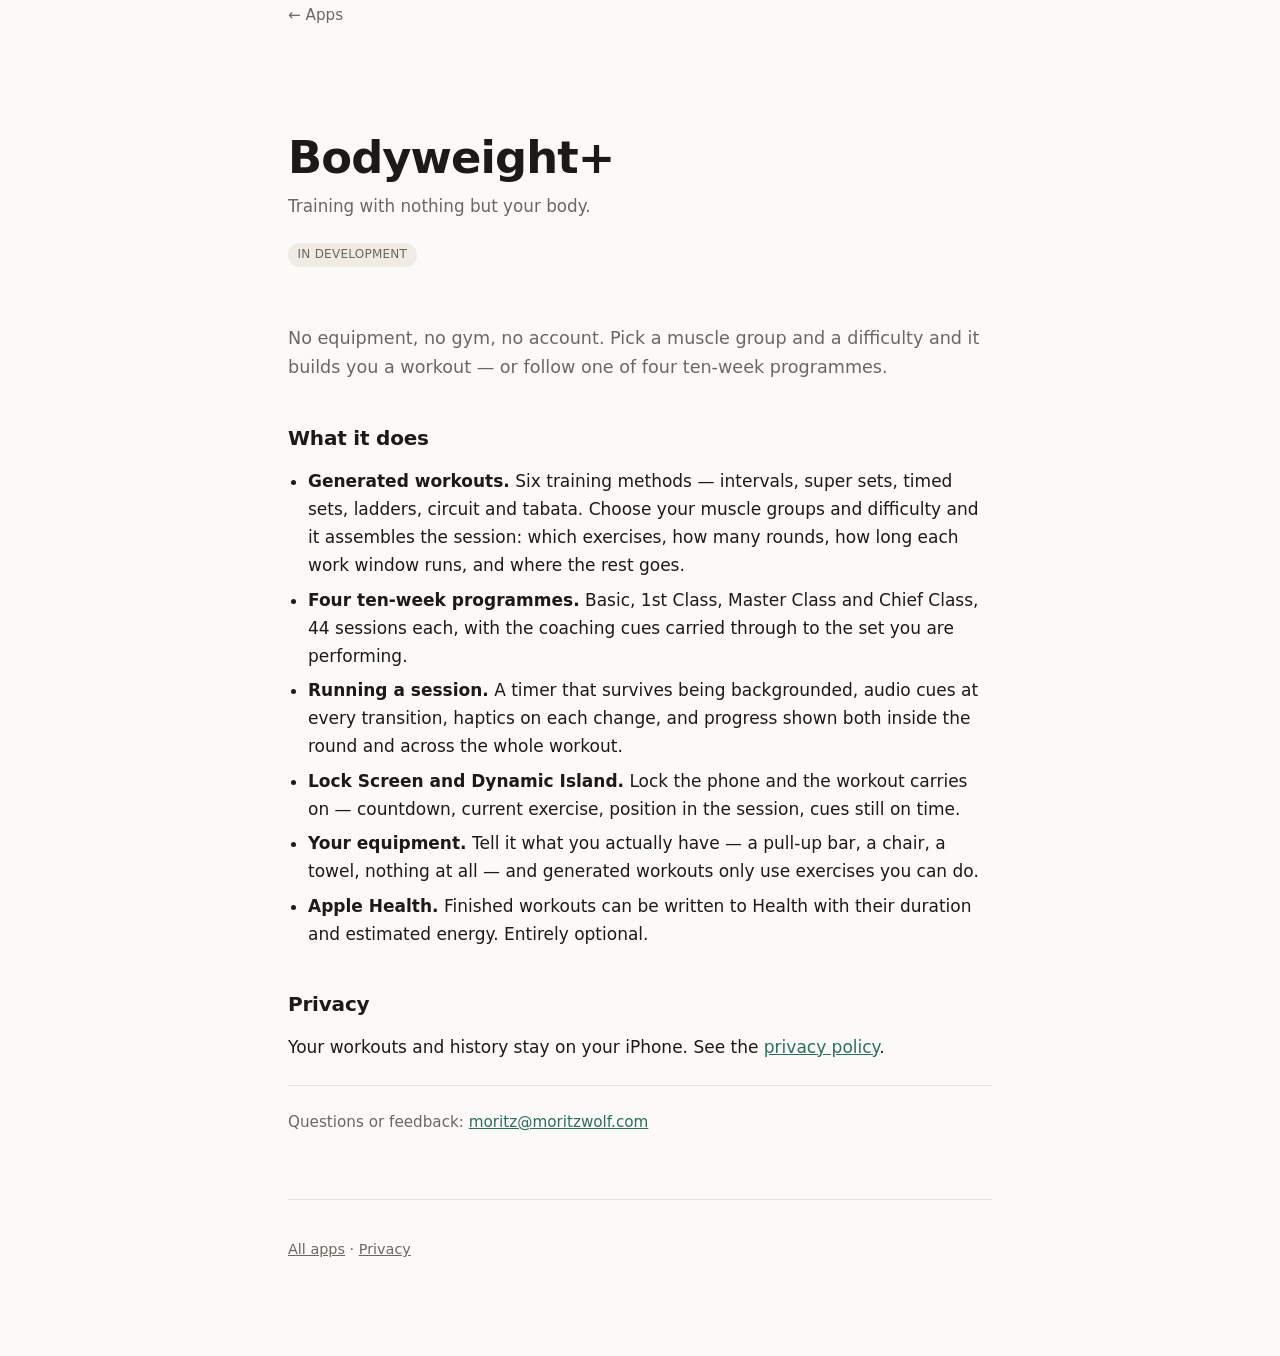
==== bodyweight-plus/index.html @ 965be213 "Static landing pages for the apps Six apps, each with a landing page at /<slug>/ and a privacy polic" ====
<!doctype html>
<html lang="en">
<head>
<meta charset="utf-8">
<meta name="viewport" content="width=device-width, initial-scale=1">
<title>Bodyweight+</title>
<meta name="description" content="A bodyweight training app for iPhone. No equipment, no gym, no account.">
<link rel="stylesheet" href="/style.css">
</head>
<body>
<div class="wrap">

<a class="back" href="/">&larr; Apps</a>

<header>
  <h1>Bodyweight+</h1>
  <p class="tagline">Training with nothing but your body.</p>
  <p><span class="badge">In development</span></p>
</header>

<main>
  <p class="lede">No equipment, no gym, no account. Pick a muscle group and a difficulty and it builds you a workout — or follow one of four ten-week programmes.</p>

  <h2>What it does</h2>
  <ul>
    <li><strong>Generated workouts.</strong> Six training methods — intervals, super sets, timed sets, ladders, circuit and tabata. Choose your muscle groups and difficulty and it assembles the session: which exercises, how many rounds, how long each work window runs, and where the rest goes.</li>
    <li><strong>Four ten-week programmes.</strong> Basic, 1st Class, Master Class and Chief Class, 44 sessions each, with the coaching cues carried through to the set you are performing.</li>
    <li><strong>Running a session.</strong> A timer that survives being backgrounded, audio cues at every transition, haptics on each change, and progress shown both inside the round and across the whole workout.</li>
    <li><strong>Lock Screen and Dynamic Island.</strong> Lock the phone and the workout carries on — countdown, current exercise, position in the session, cues still on time.</li>
    <li><strong>Your equipment.</strong> Tell it what you actually have — a pull-up bar, a chair, a towel, nothing at all — and generated workouts only use exercises you can do.</li>
    <li><strong>Apple Health.</strong> Finished workouts can be written to Health with their duration and estimated energy. Entirely optional.</li>
  </ul>

  <h2>Privacy</h2>
  <p>Your workouts and history stay on your iPhone. See the <a href="/bodyweight-plus/privacy/">privacy policy</a>.</p>

  <p class="meta">Questions or feedback: <a href="mailto:moritz@moritzwolf.com">moritz@moritzwolf.com</a></p>
</main>

<footer>
  <p><a href="/">All apps</a> &middot; <a href="/bodyweight-plus/privacy/">Privacy</a></p>
</footer>

</div>
</body>
</html>
---- style.css ----
/* apps.moritzwolf.com — one stylesheet for every page */

:root {
  --bg: #fbfaf8;
  --panel: #ffffff;
  --border: #e6e2db;
  --ink: #1b1a18;
  --muted: #6b6760;
  --accent: #2f6d5a;
  --badge-bg: #f0ece3;
  --badge-ink: #6b6760;
  --radius: 14px;
}

@media (prefers-color-scheme: dark) {
  :root {
    --bg: #14150f;
    --panel: #1c1e17;
    --border: #2e3128;
    --ink: #eceadf;
    --muted: #9b978c;
    --accent: #7fc3aa;
    --badge-bg: #252820;
    --badge-ink: #9b978c;
  }
}

* { box-sizing: border-box; }

body {
  margin: 0;
  padding: 0 1.25rem 5rem;
  background: var(--bg);
  color: var(--ink);
  font: 400 17px/1.65 -apple-system, BlinkMacSystemFont, "Segoe UI", Inter, system-ui, sans-serif;
  -webkit-font-smoothing: antialiased;
}

.wrap { max-width: 44rem; margin: 0 auto; }
.wrap--wide { max-width: 56rem; }

/* ---------- header ---------- */

header { padding: 4rem 0 2.5rem; }

h1 {
  font-size: clamp(2rem, 6vw, 2.8rem);
  line-height: 1.15;
  letter-spacing: -0.02em;
  margin: 0 0 0.6rem;
}

.tagline { color: var(--muted); margin: 0; font-size: 1.05rem; }

.back {
  display: inline-block;
  margin-bottom: 2.5rem;
  color: var(--muted);
  text-decoration: none;
  font-size: 0.95rem;
}
.back:hover { color: var(--accent); }

/* ---------- app grid ---------- */

.apps {
  display: grid;
  grid-template-columns: repeat(auto-fill, minmax(15rem, 1fr));
  gap: 1rem;
  padding: 0;
  margin: 0;
  list-style: none;
}

.app {
  display: block;
  padding: 1.35rem 1.4rem 1.5rem;
  background: var(--panel);
  border: 1px solid var(--border);
  border-radius: var(--radius);
  text-decoration: none;
  color: inherit;
  transition: border-color 0.15s ease, transform 0.15s ease;
}
.app:hover { border-color: var(--accent); transform: translateY(-2px); }

.app h2 { margin: 0 0 0.35rem; font-size: 1.15rem; letter-spacing: -0.01em; }
.app p { margin: 0 0 0.9rem; color: var(--muted); font-size: 0.95rem; line-height: 1.5; }

/* ---------- badge ---------- */

.badge {
  display: inline-block;
  padding: 0.15rem 0.6rem;
  border-radius: 999px;
  background: var(--badge-bg);
  color: var(--badge-ink);
  font-size: 0.75rem;
  font-weight: 500;
  letter-spacing: 0.02em;
  text-transform: uppercase;
}

/* ---------- content ---------- */

main h2 { margin: 2.5rem 0 0.75rem; font-size: 1.25rem; letter-spacing: -0.01em; }
main h3 { margin: 1.75rem 0 0.5rem; font-size: 1.02rem; }
main p { margin: 0 0 1rem; }
main ul { margin: 0 0 1rem; padding-left: 1.25rem; }
main li { margin-bottom: 0.4rem; }

a { color: var(--accent); }

.lede { font-size: 1.1rem; color: var(--muted); }

.meta {
  margin: 1.5rem 0 0;
  padding-top: 1.5rem;
  border-top: 1px solid var(--border);
  color: var(--muted);
  font-size: 0.95rem;
}

footer {
  margin-top: 4rem;
  padding-top: 1.5rem;
  border-top: 1px solid var(--border);
  color: var(--muted);
  font-size: 0.9rem;
}
footer a { color: var(--muted); }
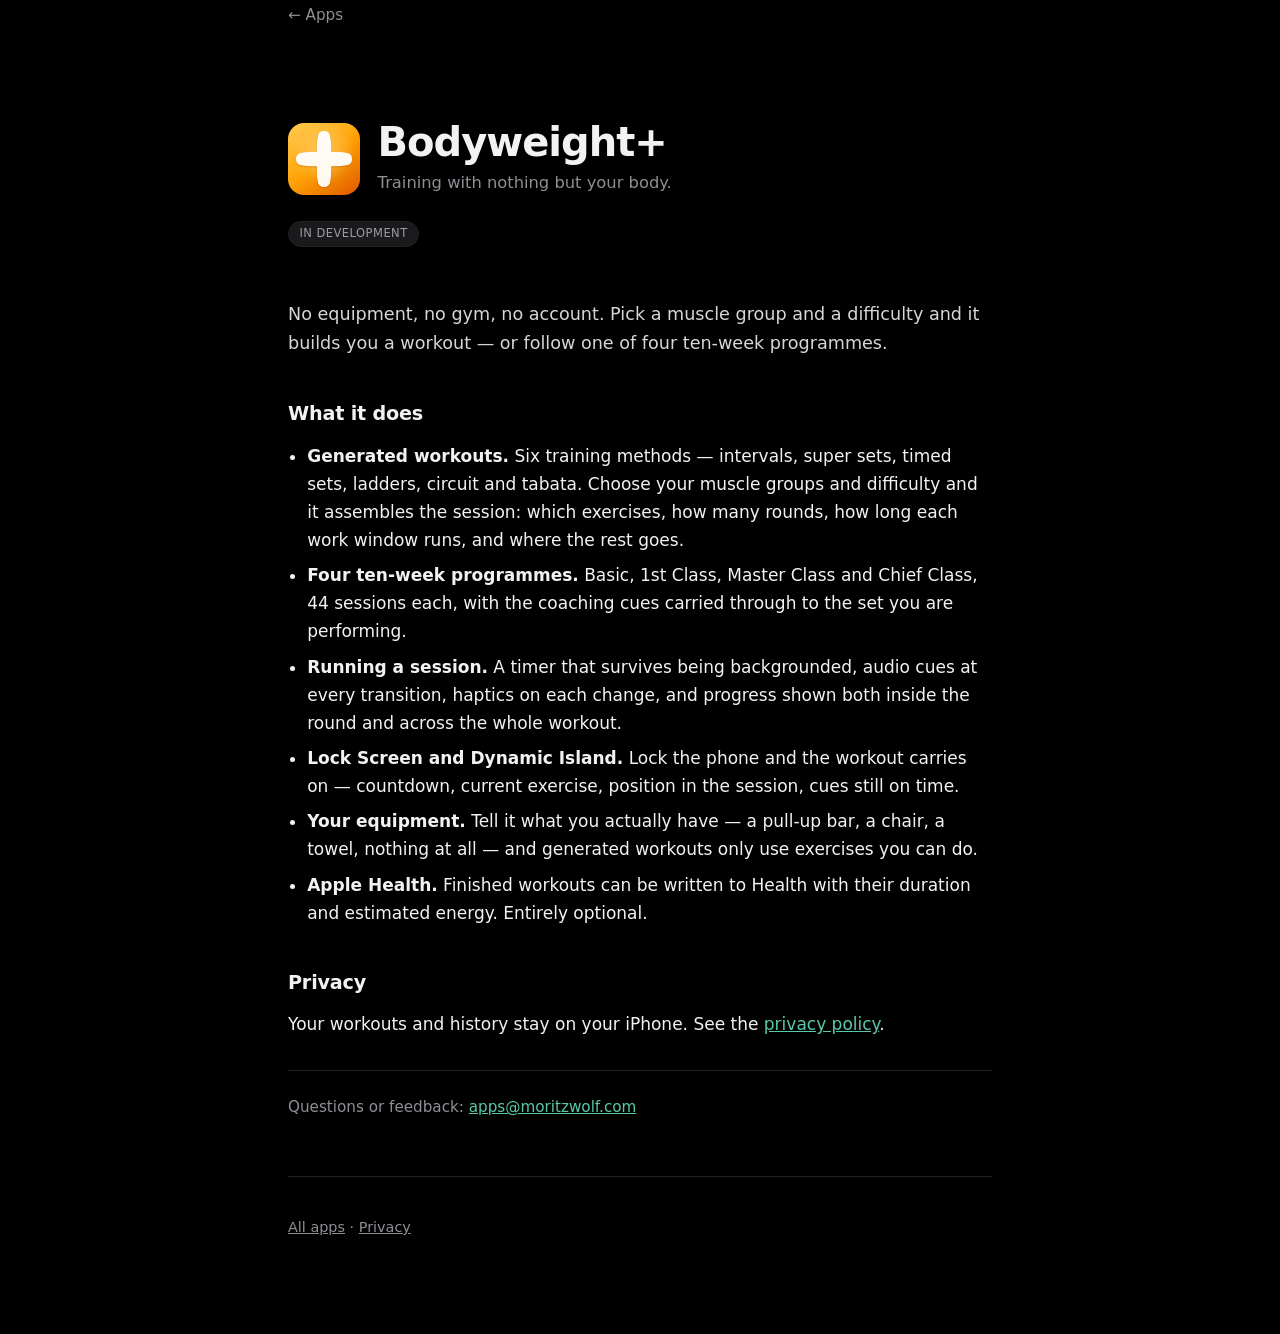
==== commit 140aed31: "Render the index as an iOS Home Screen, on black The landing page is now nothing but the six app ico" ====
--- a/bodyweight-plus/index.html
+++ b/bodyweight-plus/index.html
@@ -5,6 +5,9 @@
 <meta name="viewport" content="width=device-width, initial-scale=1">
 <title>Bodyweight+</title>
 <meta name="description" content="A bodyweight training app for iPhone. No equipment, no gym, no account.">
+<meta name="theme-color" content="#000000">
+<link rel="icon" href="/icons/bodyweight-plus.png">
+<link rel="apple-touch-icon" href="/icons/bodyweight-plus.png">
 <link rel="stylesheet" href="/style.css">
 </head>
 <body>
@@ -13,8 +16,13 @@
 <a class="back" href="/">&larr; Apps</a>
 
 <header>
-  <h1>Bodyweight+</h1>
-  <p class="tagline">Training with nothing but your body.</p>
+  <div class="app-head">
+    <img src="/icons/bodyweight-plus.png" alt="" width="512" height="512">
+    <div>
+      <h1>Bodyweight+</h1>
+      <p class="tagline">Training with nothing but your body.</p>
+    </div>
+  </div>
   <p><span class="badge">In development</span></p>
 </header>
 
@@ -34,7 +42,7 @@
   <h2>Privacy</h2>
   <p>Your workouts and history stay on your iPhone. See the <a href="/bodyweight-plus/privacy/">privacy policy</a>.</p>
 
-  <p class="meta">Questions or feedback: <a href="mailto:moritz@moritzwolf.com">moritz@moritzwolf.com</a></p>
+  <p class="meta">Questions or feedback: <a href="mailto:apps@moritzwolf.com">apps@moritzwolf.com</a></p>
 </main>
 
 <footer>
--- a/style.css
+++ b/style.css
@@ -1,120 +1,200 @@
 /* apps.moritzwolf.com — one stylesheet for every page */
 
 :root {
-  --bg: #fbfaf8;
-  --panel: #ffffff;
-  --border: #e6e2db;
-  --ink: #1b1a18;
-  --muted: #6b6760;
-  --accent: #2f6d5a;
-  --badge-bg: #f0ece3;
-  --badge-ink: #6b6760;
-  --radius: 14px;
-}
-
-@media (prefers-color-scheme: dark) {
-  :root {
-    --bg: #14150f;
-    --panel: #1c1e17;
-    --border: #2e3128;
-    --ink: #eceadf;
-    --muted: #9b978c;
-    --accent: #7fc3aa;
-    --badge-bg: #252820;
-    --badge-ink: #9b978c;
-  }
+  --bg: #000000;
+  --panel: #0e0e10;
+  --border: #232326;
+  --ink: #f2f2f4;
+  --muted: #8e8e95;
+  --accent: #5ac8a8;
+  --badge-bg: #1a1a1d;
+  --badge-ink: #9b9ba3;
+  --radius: 16px;
+
+  /* Apple's continuous-corner app icon: 22.37% of the icon's side */
+  --icon-radius: 22.37%;
+
+  color-scheme: dark;
 }
 
 * { box-sizing: border-box; }
+
+html { background: var(--bg); }
 
 body {
   margin: 0;
   padding: 0 1.25rem 5rem;
   background: var(--bg);
   color: var(--ink);
-  font: 400 17px/1.65 -apple-system, BlinkMacSystemFont, "Segoe UI", Inter, system-ui, sans-serif;
+  font: 400 17px/1.65 -apple-system, BlinkMacSystemFont, "SF Pro Text", "Segoe UI", Inter, system-ui, sans-serif;
   -webkit-font-smoothing: antialiased;
+  text-rendering: optimizeLegibility;
 }
 
 .wrap { max-width: 44rem; margin: 0 auto; }
-.wrap--wide { max-width: 56rem; }
-
-/* ---------- header ---------- */
-
-header { padding: 4rem 0 2.5rem; }
+
+/* ---------- home screen ---------- */
+
+/* The index page is nothing but the grid, centred in the viewport. */
+body.home {
+  min-height: 100svh;
+  display: flex;
+  align-items: center;
+  justify-content: center;
+  padding: 3rem 1.5rem;
+}
+
+.home-screen {
+  display: grid;
+  grid-template-columns: repeat(2, 5.5rem);
+  justify-content: center;
+  gap: 2.25rem 1.9rem;
+  margin: 0;
+  padding: 0;
+  list-style: none;
+}
+
+@media (min-width: 26rem) { .home-screen { grid-template-columns: repeat(3, 5.5rem); } }
+@media (min-width: 40rem) {
+  .home-screen {
+    grid-template-columns: repeat(6, 6rem);
+    gap: 2.5rem 2.25rem;
+  }
+}
+
+.home-app {
+  display: block;
+  text-decoration: none;
+  color: var(--ink);
+  -webkit-tap-highlight-color: transparent;
+}
+
+.home-app img {
+  display: block;
+  width: 100%;
+  aspect-ratio: 1;
+  border-radius: var(--icon-radius);
+  /* Safari draws the real squircle; everyone else gets the rounded square. */
+  -webkit-corner-smoothing: 60%;
+  corner-smoothing: 60%;
+  background: #17171a;
+  box-shadow:
+    0 1px 2px rgba(0, 0, 0, 0.6),
+    0 8px 22px rgba(0, 0, 0, 0.55),
+    inset 0 0 0 0.5px rgba(255, 255, 255, 0.08);
+  transition: transform 0.18s ease, box-shadow 0.18s ease;
+}
+
+.home-app:hover img,
+.home-app:focus-visible img {
+  transform: scale(1.06);
+  box-shadow:
+    0 2px 4px rgba(0, 0, 0, 0.6),
+    0 14px 34px rgba(0, 0, 0, 0.7),
+    inset 0 0 0 0.5px rgba(255, 255, 255, 0.14);
+}
+
+.home-app:active img { transform: scale(0.94); }
+
+.home-app span {
+  display: block;
+  margin-top: 0.5rem;
+  text-align: center;
+  font-size: 0.78rem;
+  line-height: 1.2;
+  font-weight: 400;
+  letter-spacing: 0.01em;
+  color: #ffffff;
+  text-shadow: 0 1px 3px rgba(0, 0, 0, 0.8);
+  overflow-wrap: anywhere;
+}
+
+@media (prefers-reduced-motion: reduce) {
+  .home-app img { transition: none; }
+  .home-app:hover img,
+  .home-app:focus-visible img,
+  .home-app:active img { transform: none; }
+}
+
+/* ---------- app + privacy pages ---------- */
+
+header { padding: 3.5rem 0 2.25rem; }
+
+.app-head {
+  display: flex;
+  align-items: center;
+  gap: 1.1rem;
+  margin-bottom: 1.25rem;
+}
+
+.app-head img {
+  width: 4.5rem;
+  height: 4.5rem;
+  flex: none;
+  border-radius: var(--icon-radius);
+  -webkit-corner-smoothing: 60%;
+  corner-smoothing: 60%;
+  box-shadow: 0 6px 18px rgba(0, 0, 0, 0.6), inset 0 0 0 0.5px rgba(255, 255, 255, 0.08);
+}
 
 h1 {
-  font-size: clamp(2rem, 6vw, 2.8rem);
-  line-height: 1.15;
-  letter-spacing: -0.02em;
-  margin: 0 0 0.6rem;
-}
-
-.tagline { color: var(--muted); margin: 0; font-size: 1.05rem; }
+  font-size: clamp(1.9rem, 5.5vw, 2.5rem);
+  line-height: 1.12;
+  letter-spacing: -0.025em;
+  margin: 0 0 0.35rem;
+  font-weight: 600;
+}
+
+.tagline { color: var(--muted); margin: 0; font-size: 1.02rem; }
 
 .back {
   display: inline-block;
-  margin-bottom: 2.5rem;
+  margin-bottom: 2.25rem;
   color: var(--muted);
   text-decoration: none;
   font-size: 0.95rem;
 }
 .back:hover { color: var(--accent); }
 
-/* ---------- app grid ---------- */
-
-.apps {
-  display: grid;
-  grid-template-columns: repeat(auto-fill, minmax(15rem, 1fr));
-  gap: 1rem;
-  padding: 0;
-  margin: 0;
-  list-style: none;
-}
-
-.app {
-  display: block;
-  padding: 1.35rem 1.4rem 1.5rem;
+.badge {
+  display: inline-block;
+  padding: 0.18rem 0.65rem;
+  border-radius: 999px;
+  background: var(--badge-bg);
+  border: 1px solid var(--border);
+  color: var(--badge-ink);
+  font-size: 0.72rem;
+  font-weight: 500;
+  letter-spacing: 0.04em;
+  text-transform: uppercase;
+}
+
+main h2 {
+  margin: 2.5rem 0 0.75rem;
+  font-size: 1.2rem;
+  font-weight: 600;
+  letter-spacing: -0.01em;
+}
+main p { margin: 0 0 1rem; }
+main ul { margin: 0 0 1rem; padding-left: 1.2rem; }
+main li { margin-bottom: 0.45rem; }
+
+main code {
+  font-family: ui-monospace, SFMono-Regular, Menlo, monospace;
+  font-size: 0.88em;
   background: var(--panel);
   border: 1px solid var(--border);
-  border-radius: var(--radius);
-  text-decoration: none;
-  color: inherit;
-  transition: border-color 0.15s ease, transform 0.15s ease;
-}
-.app:hover { border-color: var(--accent); transform: translateY(-2px); }
-
-.app h2 { margin: 0 0 0.35rem; font-size: 1.15rem; letter-spacing: -0.01em; }
-.app p { margin: 0 0 0.9rem; color: var(--muted); font-size: 0.95rem; line-height: 1.5; }
-
-/* ---------- badge ---------- */
-
-.badge {
-  display: inline-block;
-  padding: 0.15rem 0.6rem;
-  border-radius: 999px;
-  background: var(--badge-bg);
-  color: var(--badge-ink);
-  font-size: 0.75rem;
-  font-weight: 500;
-  letter-spacing: 0.02em;
-  text-transform: uppercase;
-}
-
-/* ---------- content ---------- */
-
-main h2 { margin: 2.5rem 0 0.75rem; font-size: 1.25rem; letter-spacing: -0.01em; }
-main h3 { margin: 1.75rem 0 0.5rem; font-size: 1.02rem; }
-main p { margin: 0 0 1rem; }
-main ul { margin: 0 0 1rem; padding-left: 1.25rem; }
-main li { margin-bottom: 0.4rem; }
+  border-radius: 6px;
+  padding: 0.1em 0.4em;
+  overflow-wrap: anywhere;
+}
 
 a { color: var(--accent); }
 
-.lede { font-size: 1.1rem; color: var(--muted); }
+.lede { font-size: 1.1rem; color: #d6d6da; }
 
 .meta {
-  margin: 1.5rem 0 0;
+  margin: 2rem 0 0;
   padding-top: 1.5rem;
   border-top: 1px solid var(--border);
   color: var(--muted);
@@ -122,10 +202,11 @@
 }
 
 footer {
-  margin-top: 4rem;
+  margin-top: 3.5rem;
   padding-top: 1.5rem;
   border-top: 1px solid var(--border);
   color: var(--muted);
   font-size: 0.9rem;
 }
 footer a { color: var(--muted); }
+footer a:hover { color: var(--accent); }
